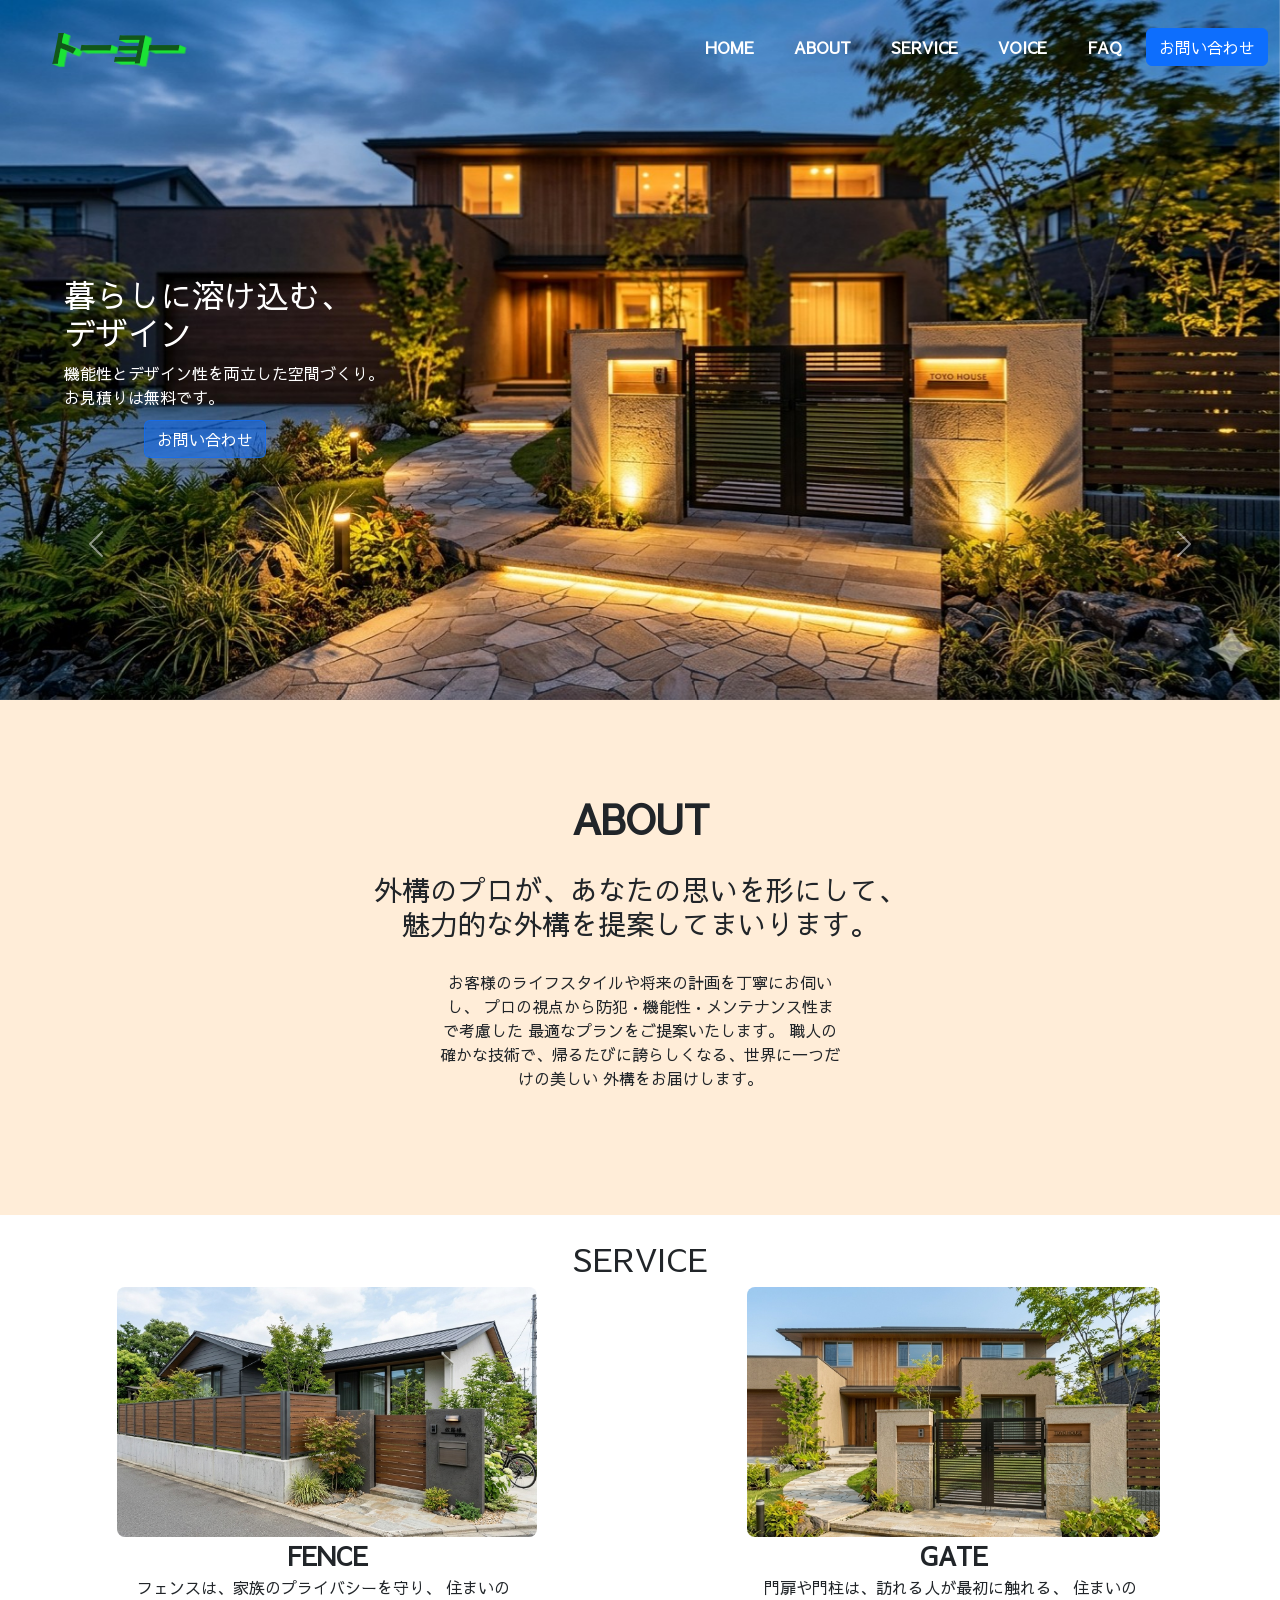
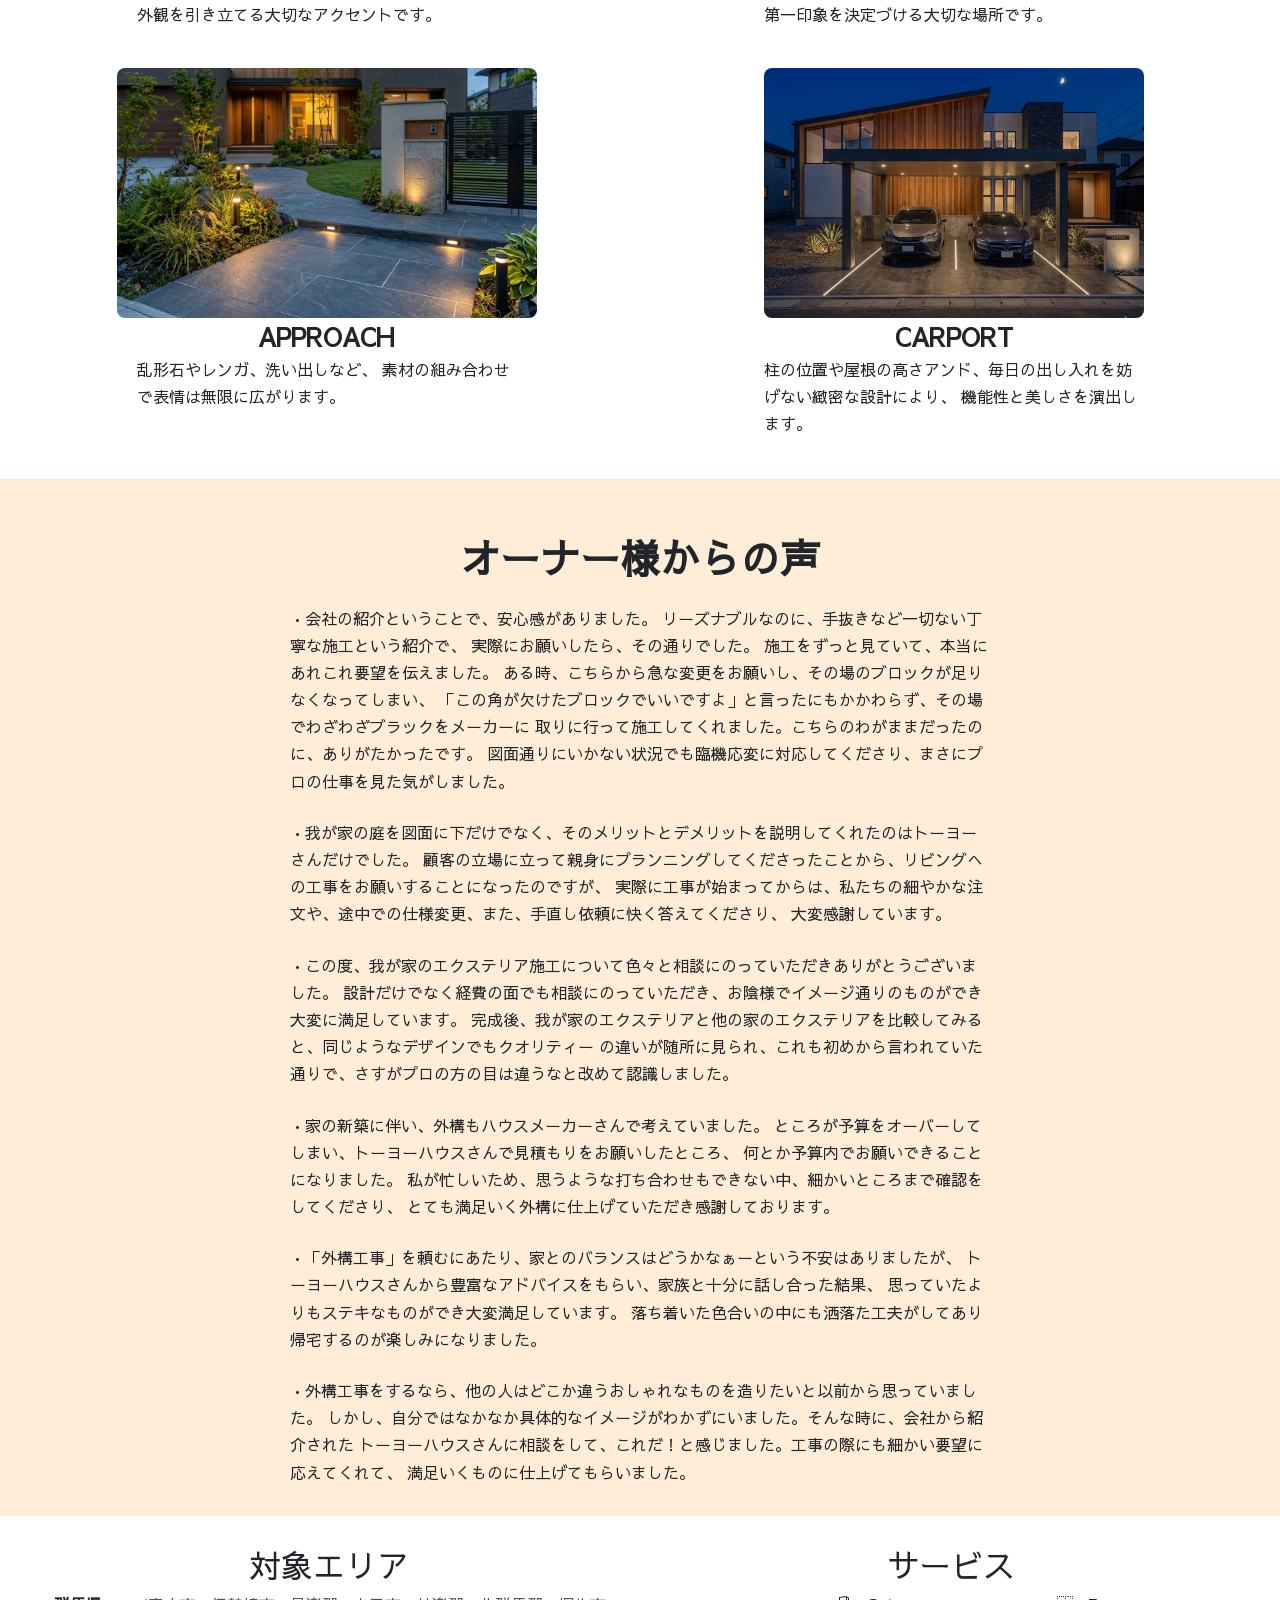
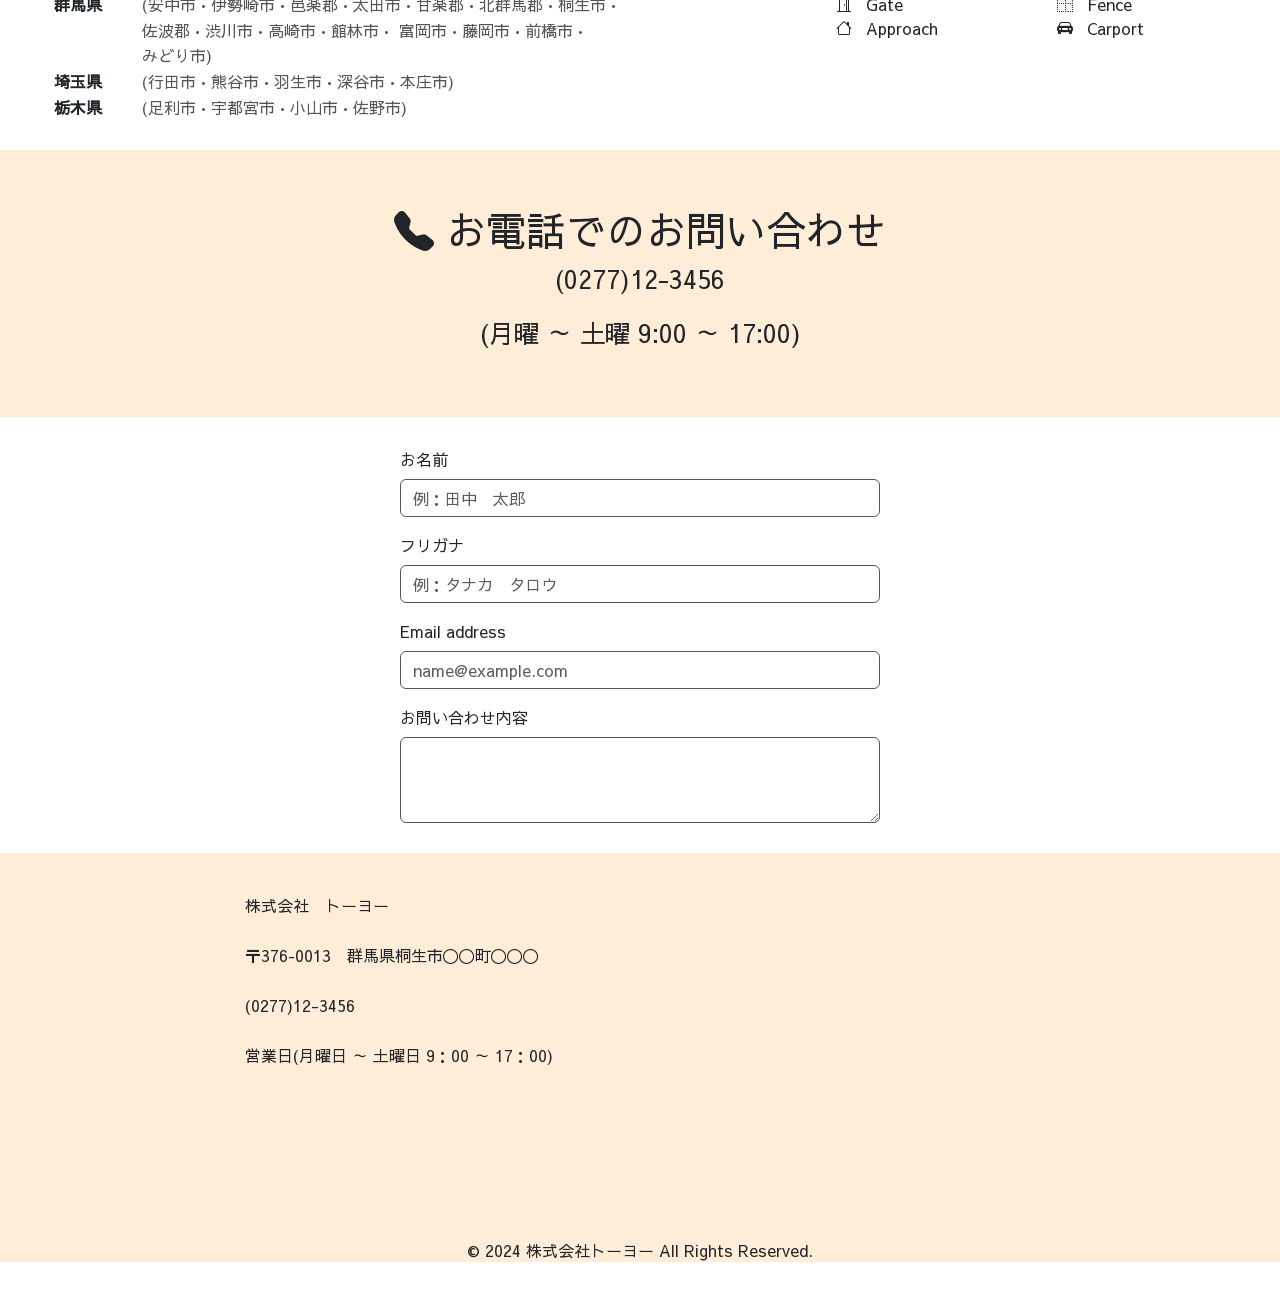
==== index.html @ 4f79c65f "Add files via upload" ====
<!DOCTYPE html>
<html lang="ja">

<head>
    <meta charset="UTF-8">
    <meta name="viewport" content="width=device-width, initial-scale=1.0">
    <title>【群馬県桐生市】の外構工事•エクステリア施工|株式会社トーヨー</title>
    <link rel="preconnect" href="https://fonts.googleapis.com">
    <link rel="preconnect" href="https://fonts.gstatic.com" crossorigin>
    <link href="https://fonts.googleapis.com/css2?family=Sawarabi+Gothic&display=swap" rel="stylesheet">
    <link href="https://cdn.jsdelivr.net/npm/bootstrap@5.3.3/dist/css/bootstrap.min.css" rel="stylesheet">
    <link rel="stylesheet" href="https://cdn.jsdelivr.net/npm/bootstrap-icons@1.13.1/font/bootstrap-icons.min.css">
    <link rel="stylesheet" href="app.css">
</head>

<body>
    <header class="header">
        <nav class="header__nav navbar navbar-expand-lg">
            <div class="header__container container-fluid">
                <a class="header__logo navbar-brand" href="index.html">
                    <img src="images/title.png" alt="トーヨー" class="header__logo-img">
                </a>
                <button class="header__toggle navbar-toggler" type="button" data-bs-toggle="collapse"
                    data-bs-target="#navbarNavAltMarkup" aria-controls="navbarNavAltMarkup" aria-expanded="false"
                    aria-label="Toggle navigation">
                    <span class="navbar-toggler-icon header__toggle-icon"></span>
                </button>
                <div class="header__menu navbar-collapse collapse" id="navbarNavAltMarkup">
                    <div class="header__links navbar-nav ms-auto flex-row">
                        <a href="index.html" class="header__nav-link nav-link">HOME</a>
                        <a class="header__nav-link nav-link" href="#about">ABOUT</a>
                        <a class="header__nav-link nav-link" href="#service">SERVICE</a>
                        <a class="header__nav-link nav-link" href="#voice">VOICE</a>
                        <a class="header__nav-link nav-link" href="#message">FAQ</a>
                    </div>
                </div>

                <a href="#contact" class="header__cta btn btn-primary ms-3">お問い合わせ</a>
            </div>
        </nav>
    </header>
    <main>
        <section class="hero">
            <div id="carouselExampleFade" class="hero__carousel carousel slide carousel-fade" data-bs-ride="carousel">
                <div class="carousel-inner">
                    <div class="carousel-item active">
                        <img src="images/exterior.jpg" class="hero__img d-block w-100" alt="exterior">
                    </div>
                    <div class="carousel-item">
                        <img src="images/deck.jpg" class="hero__img d-block w-100" alt="exterior">
                    </div>
                    <div class="carousel-item">
                        <img src="images/carport.jpg" class="hero__img d-block w-100" alt="carport">
                    </div>
                </div>
                <button class="carousel-control-prev hero__carousel-control-prev" type="button"
                    data-bs-target="#carouselExampleFade" data-bs-slide="prev">
                    <span class="carousel-control-prev-icon" aria-hidden="true"></span>
                    <span class="visually-hidden">Previous</span>
                </button>
                <button class="carousel-control-next hero__carousel-control-next" type="button"
                    data-bs-target="#carouselExampleFade" data-bs-slide="next">
                    <span class="carousel-control-next-icon" aria-hidden="true"></span>
                    <span class="visually-hidden">Next</span>
                </button>
            </div>
            <div class="hero__content">
                <h2 class="hero__title">暮らしに溶け込む、<br>
                    デザイン
                </h2>
                <p class="hero__sub">機能性とデザイン性を両立した空間づくり。<br>
                    お見積りは無料です。
                </p>
            </div>
            <a href="#contact" class="hero__cta btn btn-primary ms-3">お問い合わせ</a>
        </section>

        <section class="about" id="about">
            <div class="about__inner">
                <h2 class="about__title fade-in">ABOUT</h2>
                <h3 class="about__lead fade-in">
                    外構のプロが、あなたの思いを形にして、<br>
                    魅力的な外構を提案してまいります。
                </h3>
                <p class="about__text fade-in">
                    お客様のライフスタイルや将来の計画を丁寧にお伺いし、
                    プロの視点から防犯•機能性•メンテナンス性まで考慮した
                    最適なプランをご提案いたします。
                    職人の確かな技術で、帰るたびに誇らしくなる、世界に一つだけの美しい
                    外構をお届けします。
                </p>
            </div>
        </section>

        <section class="service" id="service">
            <div class="service__container text-center fade-in">
                <h2 class="service__name">SERVICE</h2>
                <div class="service__row row row-cols-1 row-cols-lg-2 g-4">
                    <div class="col">
                        <a href="works-fence.html" class="service__link">
                            <div class="service__item">
                                <img src="images/fence1.jpg" class="service__img" alt="木材を使用したお洒落なフェンス">
                                <div class="service__title">FENCE</div>
                                <p class="service__lead">
                                    フェンスは、家族のプライバシーを守り、
                                    住まいの外観を引き立てる大切なアクセントです。
                                </p>
                            </div>
                        </a>
                    </div>

                    <div class="col">
                        <a href="works-gate.html" class="service__link">
                            <div class="service__item">
                                <img src="images/gate1.jpg" class="service__img" alt="石張り門柱とアルミ横桟ゲートが調和したスタイリッシュな門まわり">
                                <div class="service__title">GATE</div>
                                <p class="service__lead">
                                    門扉や門柱は、訪れる人が最初に触れる、
                                    住まいの第一印象を決定づける大切な場所です。
                                </p>
                            </div>
                        </a>
                    </div>
                    <div class="col">
                        <a href="works-approach.html" class="service__link">
                            <div class="service__item">
                                <img src="images/walkway1.jpg" class="service__img" alt="間接照明と植栽が美しく映える石張りアプローチの夜景">
                                <div class="service__title">APPROACH</div>
                                <p class="service__lead">
                                    乱形石やレンガ、洗い出しなど、
                                    素材の組み合わせで表情は無限に広がります。
                                </p>
                            </div>
                        </a>
                    </div>

                    <div class="col">
                        <a href="works-carport.html" class="service__link">
                            <div class="service__item">
                                <img src="images/carport1.jpg" class="service__img" alt="直線的デザインと照明が映えるモダン住宅のカーポート夜景">
                                <div class="service__title">CARPORT</div>
                                <p class="service__lead">
                                    柱の位置や屋根の高さアンド、毎日の出し入れを妨げない緻密な設計により、
                                    機能性と美しさを演出します。
                                </p>
                            </div>
                        </a>
                    </div>
                </div>
            </div>
            </div>
        </section>

        <section class="voice" id="voice">
            <div class="voice__container container fade-in">
                <h2 class="voice__title text-center">オーナー様からの声</h2>

                <div class="voice__list row row-cols-1 g-4">
                    <div class="col">
                        <div class="voice__item">
                            <p class="voice__text">
                                •会社の紹介ということで、安心感がありました。
                                リーズナブルなのに、手抜きなど一切ない丁寧な施工という紹介で、
                                実際にお願いしたら、その通りでした。
                                施工をずっと見ていて、本当にあれこれ要望を伝えました。
                                ある時、こちらから急な変更をお願いし、その場のブロックが足りなくなってしまい、
                                「この角が欠けたブロックでいいですよ」と言ったにもかかわらず、その場でわざわざブラックをメーカーに
                                取りに行って施工してくれました。こちらのわがままだったのに、ありがたかったです。
                                図面通りにいかない状況でも臨機応変に対応してくださり、まさにプロの仕事を見た気がしました。
                            </p>
                        </div>
                    </div>

                    <div class="col">
                        <div class="voice__item">
                            <p class="voice__text">
                                •我が家の庭を図面に下だけでなく、そのメリットとデメリットを説明してくれたのはトーヨーさんだけでした。
                                顧客の立場に立って親身にプランニングしてくださったことから、リビングへの工事をお願いすることになったのですが、
                                実際に工事が始まってからは、私たちの細やかな注文や、途中での仕様変更、また、手直し依頼に快く答えてくださり、
                                大変感謝しています。
                            </p>
                        </div>
                    </div>

                    <div class="col">
                        <div class="voice__item">
                            <p class="voice__text">
                                •この度、我が家のエクステリア施工について色々と相談にのっていただきありがとうございました。
                                設計だけでなく経費の面でも相談にのっていただき、お陰様でイメージ通りのものができ大変に満足しています。
                                完成後、我が家のエクステリアと他の家のエクステリアを比較してみると、同じようなデザインでもクオリティー
                                の違いが随所に見られ、これも初めから言われていた通りで、さすがプロの方の目は違うなと改めて認識しました。
                            </p>
                        </div>
                    </div>

                    <div class="col">
                        <div class="voice__item">
                            <p class="voice__text">
                                •家の新築に伴い、外構もハウスメーカーさんで考えていました。
                                ところが予算をオーバーしてしまい、トーヨーハウスさんで見積もりをお願いしたところ、
                                何とか予算内でお願いできることになりました。
                                私が忙しいため、思うような打ち合わせもできない中、細かいところまで確認をしてくださり、
                                とても満足いく外構に仕上げていただき感謝しております。
                            </p>
                        </div>
                    </div>

                    <div class="col">
                        <div class="voice__item">
                            <p class="voice__text">
                                •「外構工事」を頼むにあたり、家とのバランスはどうかなぁーという不安はありましたが、
                                トーヨーハウスさんから豊富なアドバイスをもらい、家族と十分に話し合った結果、
                                思っていたよりもステキなものができ大変満足しています。
                                落ち着いた色合いの中にも洒落た工夫がしてあり帰宅するのが楽しみになりました。
                            </p>
                        </div>
                    </div>
                    <div class="col">
                        <div class="voice__item">
                            <p class="voice__text">
                                •外構工事をするなら、他の人はどこか違うおしゃれなものを造りたいと以前から思っていました。
                                しかし、自分ではなかなか具体的なイメージがわかずにいました。そんな時に、会社から紹介された
                                トーヨーハウスさんに相談をして、これだ！と感じました。工事の際にも細かい要望に応えてくれて、
                                満足いくものに仕上げてもらいました。
                            </p>
                        </div>
                    </div>
                </div>
            </div>
        </section>

        <section class="block">
            <div class="block__container text-center fade-in">
                <div class="row">
                    <div class="col-12 col-lg-6">
                        <h2 class="block__title text-center">対象エリア</h2>
                        <div class="prefecture-list">
                            <div class="block__prefecture">
                                <div class="block__prefecture-name">
                                    群馬県
                                </div>
                                <div class="block__prefecture-cities">
                                    (安中市•伊勢崎市•邑楽郡•太田市•甘楽郡•北群馬郡•桐生市•佐波郡•渋川市•高崎市•館林市•
                                    富岡市•藤岡市•前橋市•<span class="no-break">みどり市</span>)
                                </div>
                            </div>

                            <div class="block__prefecture">
                                <div class="block__prefecture-name">
                                    埼玉県
                                </div>
                                <div class="block__prefecture-cities">
                                    (行田市•熊谷市•羽生市•深谷市•本庄市)
                                </div>
                            </div>

                            <div class="block__prefecture">
                                <div class="block__prefecture-name">
                                    栃木県
                                </div>
                                <div class="block__prefecture-cities">
                                    (足利市•宇都宮市•小山市•佐野市)
                                </div>
                            </div>
                        </div>
                    </div>

                    <div class="col-12 col-lg-6">
                        <h2 class="block__title">サービス</h2>
                        <div class="block__row row row-cols-2 justify-content-start">
                            <div class="col">
                                <a class="service__link" href="works-gate.html">
                                    <i class="bi bi-door-open"></i> Gate
                                </a>
                            </div>

                            <div class="col">
                                <a class="service__link" href="works-fence.html">
                                    <i class="bi bi-border"></i> Fence
                                </a>
                            </div>

                            <div class="col">
                                <a class="service__link" href="works-approach.html">
                                    <i class="bi bi-house"></i> Approach
                                </a>
                            </div>
                            <div class="col">
                                <a class="service__link" href="works-carport.html">
                                    <i class="bi bi-car-front-fill"></i> Carport
                                </a>
                            </div>
                        </div>
                    </div>
                </div>
            </div>
        </section>

        <section class="contact" id="contact">
            <div class="contact__container text-center fade-in">
                <div class="contact__title">
                    <i class="bi bi-telephone-fill"></i>
                    お電話でのお問い合わせ
                </div>
                <div class="contact__box">
                    <p class="contact__tel">(0277)12-3456</p>
                    <p class="contact__time">(月曜 ～ 土曜 9:00 ～ 17:00)</p>
                </div>
            </div>
        </section>

        <section class="attention" id="message">
            <div class="attention__container fade-in">
                <div class="mb-3">
                    <label for="name" class="form-label">お名前</label>
                    <input type="text" class="form-control" id="name" placeholder="例：田中　太郎">
                </div>
                <div class="mb-3">
                    <label for="full" class="form-label">フリガナ</label>
                    <input type="text" class="form-control" id="full" placeholder="例：タナカ　タロウ">
                </div>
                <div class="mb-3">
                    <label for="address" class="form-label">Email address</label>
                    <input type="email" class="form-control" id="address" placeholder="name@example.com">
                </div>
                <div class="mb-3">
                    <label for="attention" class="form-label">お問い合わせ内容</label>
                    <textarea class="form-control" id="attention" rows="3"></textarea>
                </div>
            </div>
        </section>
    </main>

    <footer class="footer">
        <div class="footer__section fade-in">
            <div class="footer__info">
                <p class="footer__company">株式会社　トーヨー</p>
                <p class="footer__address">〒376‐0013　群馬県桐生市〇〇町〇〇〇</p>
                <p class="footer__phone">(0277)12-3456</p>
                <p class="footer__open">営業日(月曜日 ～ 土曜日 9：00 ～ 17：00) </p>
            </div>

            <div class="footer__map">
                <iframe
                    src="https://www.google.com/maps/embed?pb=!1m14!1m12!1m3!1d102832.09279519346!2d139.3760008701416!3d36.34859584450906!2m3!1f0!2f0!3f0!3m2!1i1024!2i768!4f13.1!5e0!3m2!1sja!2sjp!4v1776600150502!5m2!1sja!2sjp"
                    width="600" height="450" style="border:0;" allowfullscreen="" loading="lazy"
                    referrerpolicy="no-referrer-when-downgrade">
                </iframe>
            </div>
        </div>
        <p class="footer__copy">© 2024 株式会社トーヨー All Rights Reserved.</p>
    </footer>




    <script src="https://cdn.jsdelivr.net/npm/bootstrap@5.3.3/dist/js/bootstrap.bundle.min.js"></script>
    <script src="app.js"></script>


</body>

</html>
---- app.css ----
body {
    font-family: "Sawarabi Gothic", "Noto Sans JP", sans-serif;
}


.header {
    position: absolute;
    top: 0;
    left: 0;
    width: 100%;
    z-index: 9999;
    transition: all 1s ease;
}

.header.scrolled {
    position: fixed;
    background: rgba(0, 0, 0, 0.7);
    backdrop-filter: blur(6px);
}

.header__nav {
    background: transparent;
}

.header__links {
    display: flex;
    gap: 1.5rem;
}

.header__nav-link {
    color: #fff;
    font-weight: 800;
}

.header__nav-link.nav-link.active {
    color: #fff;
}

.header__nav-link:hover {
    color: #ffc107;
}

.header__nav-link.nav-link.active:hover {
    color: #ffc107;
}

.navbar-toggler-icon {
    background-image: url("data:image/svg+xml,%3csvg xmlns='http://www.w3.org/2000/svg' viewBox='0 0 30 30'%3e%3cpath stroke='rgba%28255,255,255,255%29' stroke-linecap='round' stroke-miterlimit='10' stroke-width='2' d='M4 7h22M4 15h22M4 23h22'/%3e%3c/svg%3e") !important;
}


/* .navbar-toggler-icon {
    filter: invert(1);
} */

.carousel-item img {
    height: 700px;
    object-fit: cover;
}


.service__img {
    width: 100%;
    height: 250px;
    object-fit: cover;
    border-radius: 8px;
}

.hero {
    position: relative;
}

.hero__carousel-control-prev,
.hero__carousel-control-next {
    top: auto;
    bottom: 140px;
    z-index: 30;
    background-image: none;

}

.hero__content {
    position: absolute;
    top: 50%;
    left: 5%;
    transform: translateY(-50%);
    color: #fff;
    z-index: 10;
    max-width: 400px;
    pointer-events: none;
}

.hero__cta {
    position: absolute;
    top: 60%;
    left: 10%;
    z-index: 20;
    background-color: rgba(13, 110, 253, 0.5);
    border-color: rgba(13, 110, 253, 0.6);
}


.about {
    background-color: #ffedd8;
    padding: 65px;
}

.fade-in {
    opacity: 0;
    transform: translateY(30px);
    transition: all 1s ease;
}

.fade-in.show {
    opacity: 1;
    transform: translateY(0);
}

.about__inner {

    text-align: center;
    padding: 30px;
}

.about__title {
    font-weight: bold;
    font-size: 40px;
}

.about__lead {
    margin: 30px auto;
}

.about__text {
    text-align: center;
    max-width: 400px;
    margin: 30px auto;
}

#service {
    scroll-margin-top: 100px;
}

.service {
    margin: 25px;
}

.service__nam {
    font-size: 35px;
    font-weight: bold;
}

.service__title {
    font-size: 25px;
    font-weight: bold;
}

.service__item {
    max-width: 420px;
    margin-left: auto;
    margin-right: auto;
    text-align: center;
    display: flex;
    flex-direction: column;
    align-items: center;
}

.service__lead {
    max-width: 380px;
    text-align: left;
    line-height: 1.7;
}

#voice {
    scroll-margin-top: 90px;
}

.voice {
    background-color: #ffedd8;
    padding: 30px 0 30px
}

.voice__title {
    font-weight: bold;
    font-size: 40px;
    margin-top: 0;
    padding: 25px 0 15px;
}

.voice__text {
    max-width: 700px;
    margin: 0 auto;
    line-height: 1.7;
    text-align: left;
}

.block {
    padding: 30px;
}

.block__prefecture {
    display: flex;
    gap: 16px;
    align-items: flex-start;
}

.block__prefecture-name {
    width: 96px;
    font-weight: 700;
    flex-shrink: 0;
    display: flex;
    align-items: center;
    justify-content: center;
    text-align: center;
}

.block__prefecture-cities {
    flex: 1;
    color: #555;
    line-height: 1.6;
    word-break: keep-all;
    overflow-wrap: break-word;
    text-align: left;
}

.block__area {
    text-align: left;

}

.block__row {
    padding-left: 180px;
}

.service__link {
    display: flex;
    align-items: center;
    text-decoration: none;
    gap: 10px;
    color: inherit;
}

.service__link i {
    width: 24px;
    min-width: 24px;
    display: flex;
    justify-content: center;
}

.contact {
    background-color: #ffedd8;
    padding: 50px;
}

.contact__title {
    font-size: 40px;
    font-weight: 25;
}

.contact__box {
    font-size: 25px;
    text-align: center;
}

.attention {
    margin: 30px;
}

.attention__container {
    max-width: 480px;
    margin: auto;
    width: 100%;
}

.form-control {
    border: 1.5px solid#555;
}

.footer {
    background-color: #ffedd8;
    margin: 30px 0;
}

.footer__section {
    display: flex;
    justify-content: center;
    align-items: flex-start;
    gap: 32px;
    max-width: 1200px;
    margin: 0 auto;
    padding: 40px 20px;
}

.footer__info {
    padding: 0 100px 0;
    display: flex;
    text-align: left;
    flex-direction: column;
    gap: 10px;
}

.footer__map iframe {
    width: 450px;
    height: 300px;
    border: 0;
}

.footer__copy {
    display: flex;
    justify-content: center;
}




/* works.html */

.mypage {
    margin-top: 120px;
    text-align: left !;
}

.mypage__main {
    padding-right: 40px;
}

.mypage__main-title {
    font-size: 30px;
    font-weight: 700;
    margin-bottom: 25px;
}

.mypage__item {
    max-width: 600px;
    margin: 0 auto 40px; 
    border-bottom: 3px solid rgba(0, 0, 0, 0.15);
    padding-bottom: 40px;
    text-align: left !important;
}

.mypage__img {
    width: 100%;
    max-width: 800px;
    display: block;
    margin: 0 auto;
}

.mypage__lead {
    font-size: 24px;
    font-weight: 600;
    line-height: 1.4;
    margin-top: 30px;
    margin-bottom: 40px;
    padding-left: 20px;
   
}

.mypage__text {
    max-width: 600px;
    margin: 0 auto 16px;
    line-height: 1.8;
    text-align: left;
}

.mypage__sidebar {
    text-align: center;
}

.mypage__sidebar-title {
    font-size: 30px;
    font-weight: bold;
    margin-bottom: 30px;
}

.mypage__sidebar-post {
    margin-bottom: 40px;
    display: block;
    text-decoration: none;
    color: inherit;
}

.mypage__sidebar-label {
    font-weight: bold;
    margin-bottom: 10px;
}

.mypage__sidebar-post img {
    width: 100%;
    height: 180px;
    object-fit: cover;
    border-radius: 8px;
}


/* works-gate */



/* =========================
   スマホ対応（768px以下）
========================= */
@media (max-width: 768px) {

    /* ヘッダー */
    .header__links {
        flex-direction: column;
        gap: 0.5rem;
    }

    .header__cta {
        display: none;
    }

    /* ヒーロー */
    .carousel-item img {
        height: 400px;
    }

    .hero__content {
        left: 5%;
        right: 5%;
        max-width: 100%;
        font-size: 14px;
    }

    .hero__title {
        font-size: 24px;
    }

    .hero__cta {
        top: 70%;
        left: 5%;
    }

    /* ABOUT */
    .about {
        padding: 30px 15px;
    }

    .about__lead {
        font-size: 20px;
    }

    .about__title {
        font-size: 28px;
    }

    .about__text {
        max-width: 100%;
    }

    /* SERVICE */
    .service {
        margin: 10px;
    }

    .service__img {
        height: 200px;
    }

    /* BLOCK（ここ重要） */
    .block__row {
        padding-left: 0;
        /* ←ズレの原因を消す */
        justify-content: center;
    }

    /* フッター */
    .footer__section {
        flex-direction: column;
        align-items: center;
    }

    .footer__info {
        padding: 0;
        text-align: center;
    }

    .footer__map iframe {
        width: 100%;
        height: 250px;
    }

    /* フォーム */
    .attention {
        margin: 20px;
    }
}
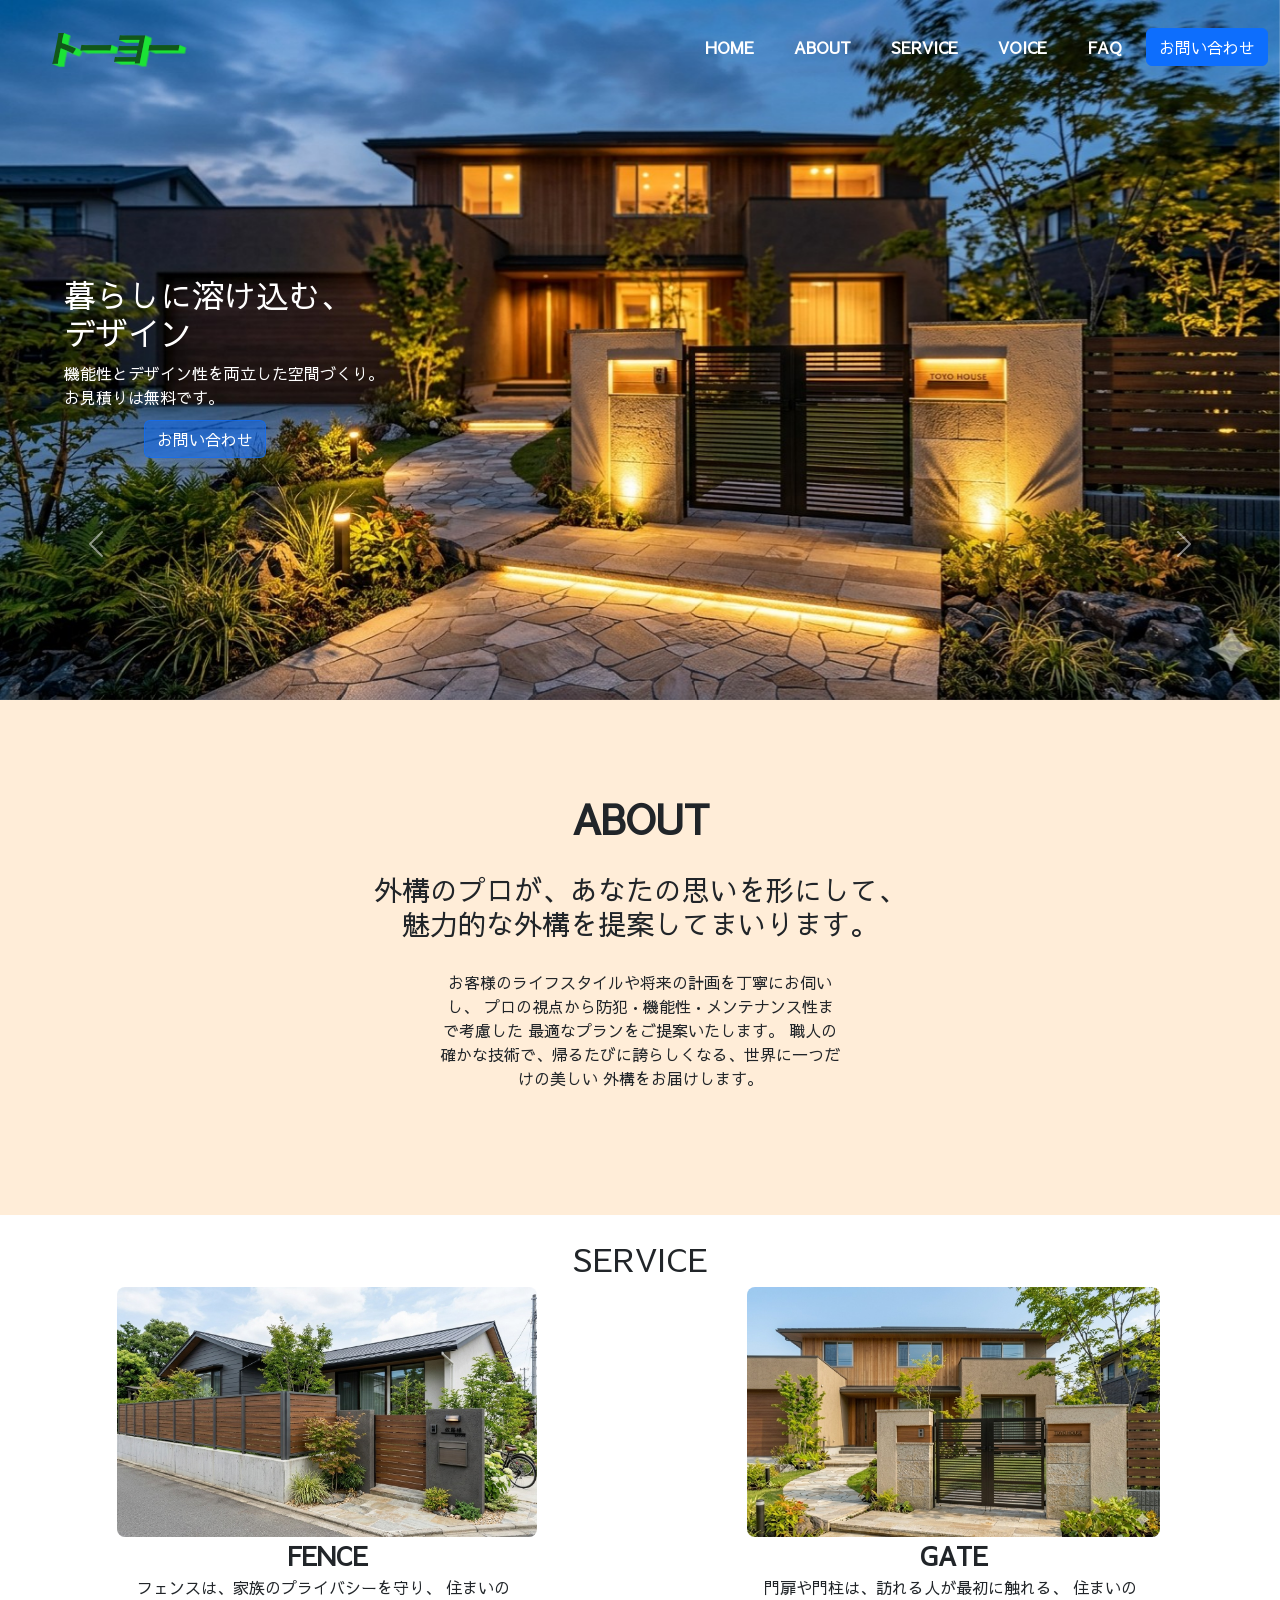
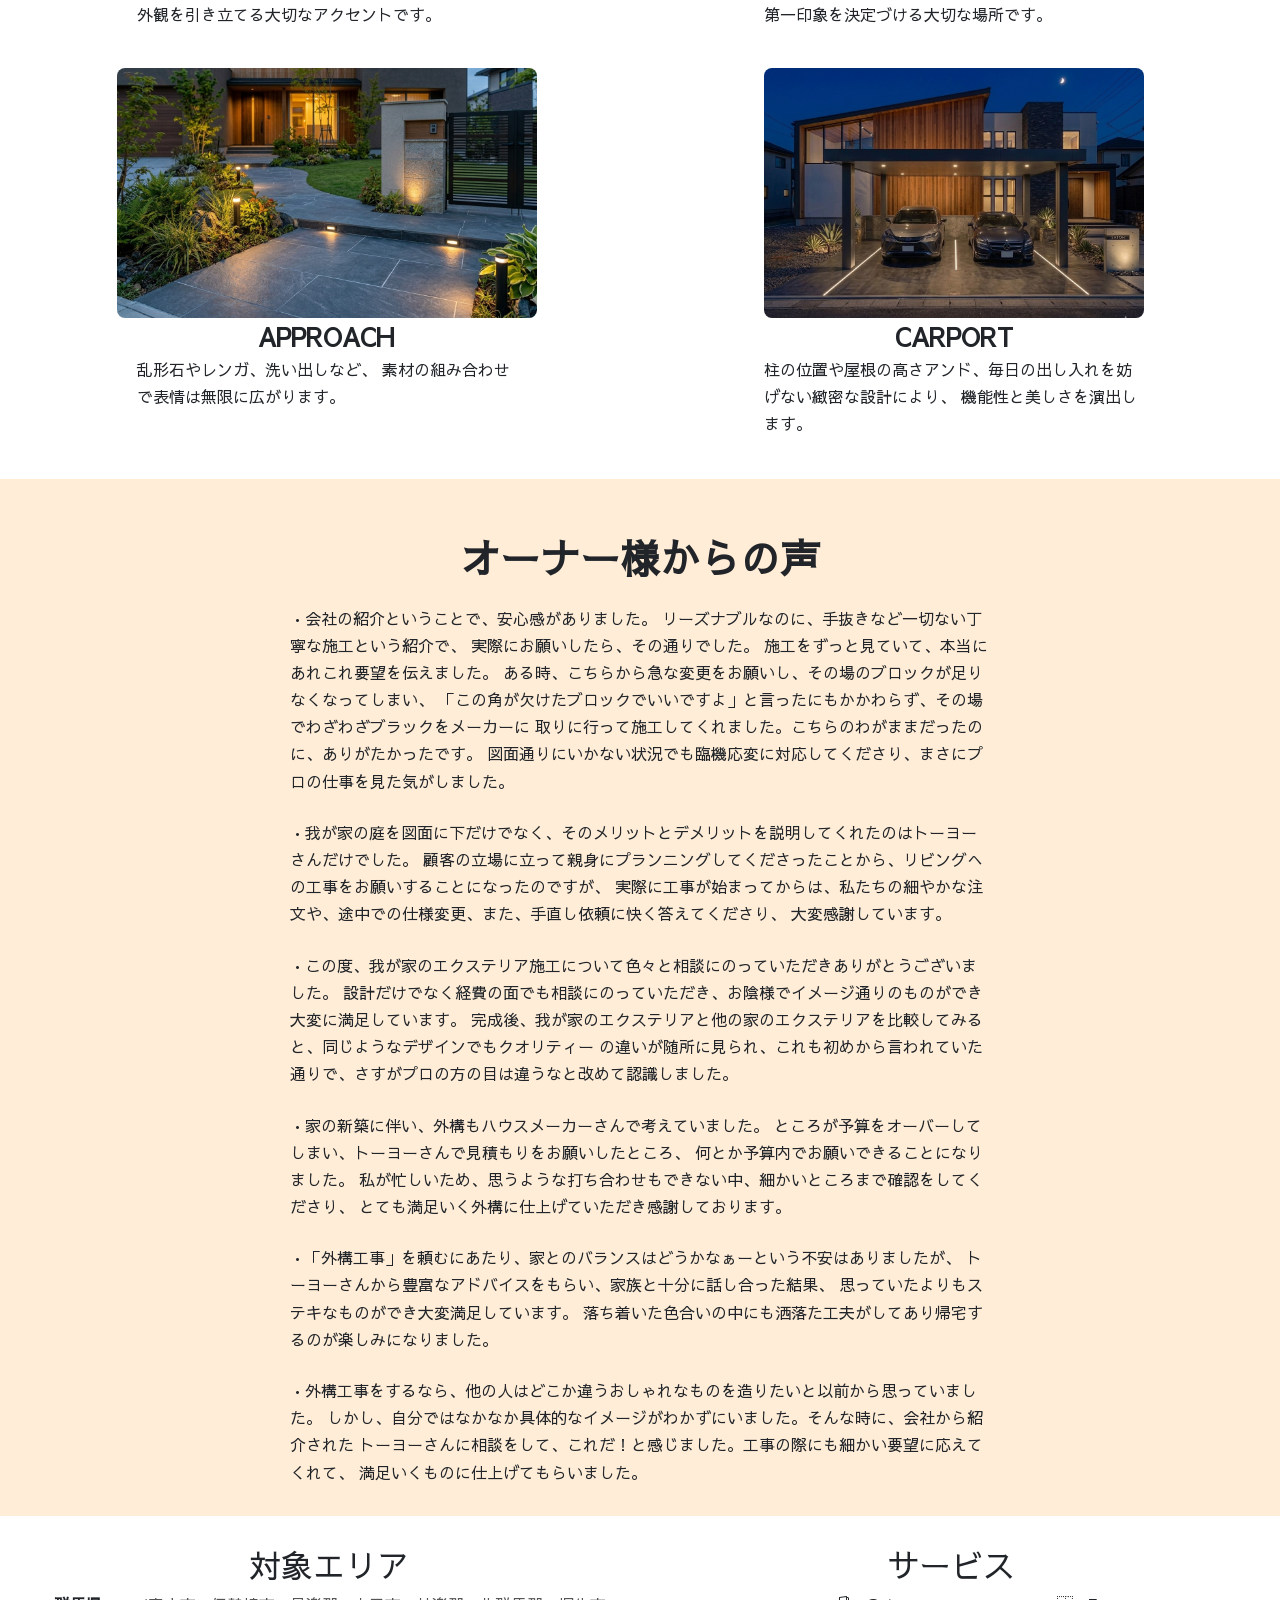
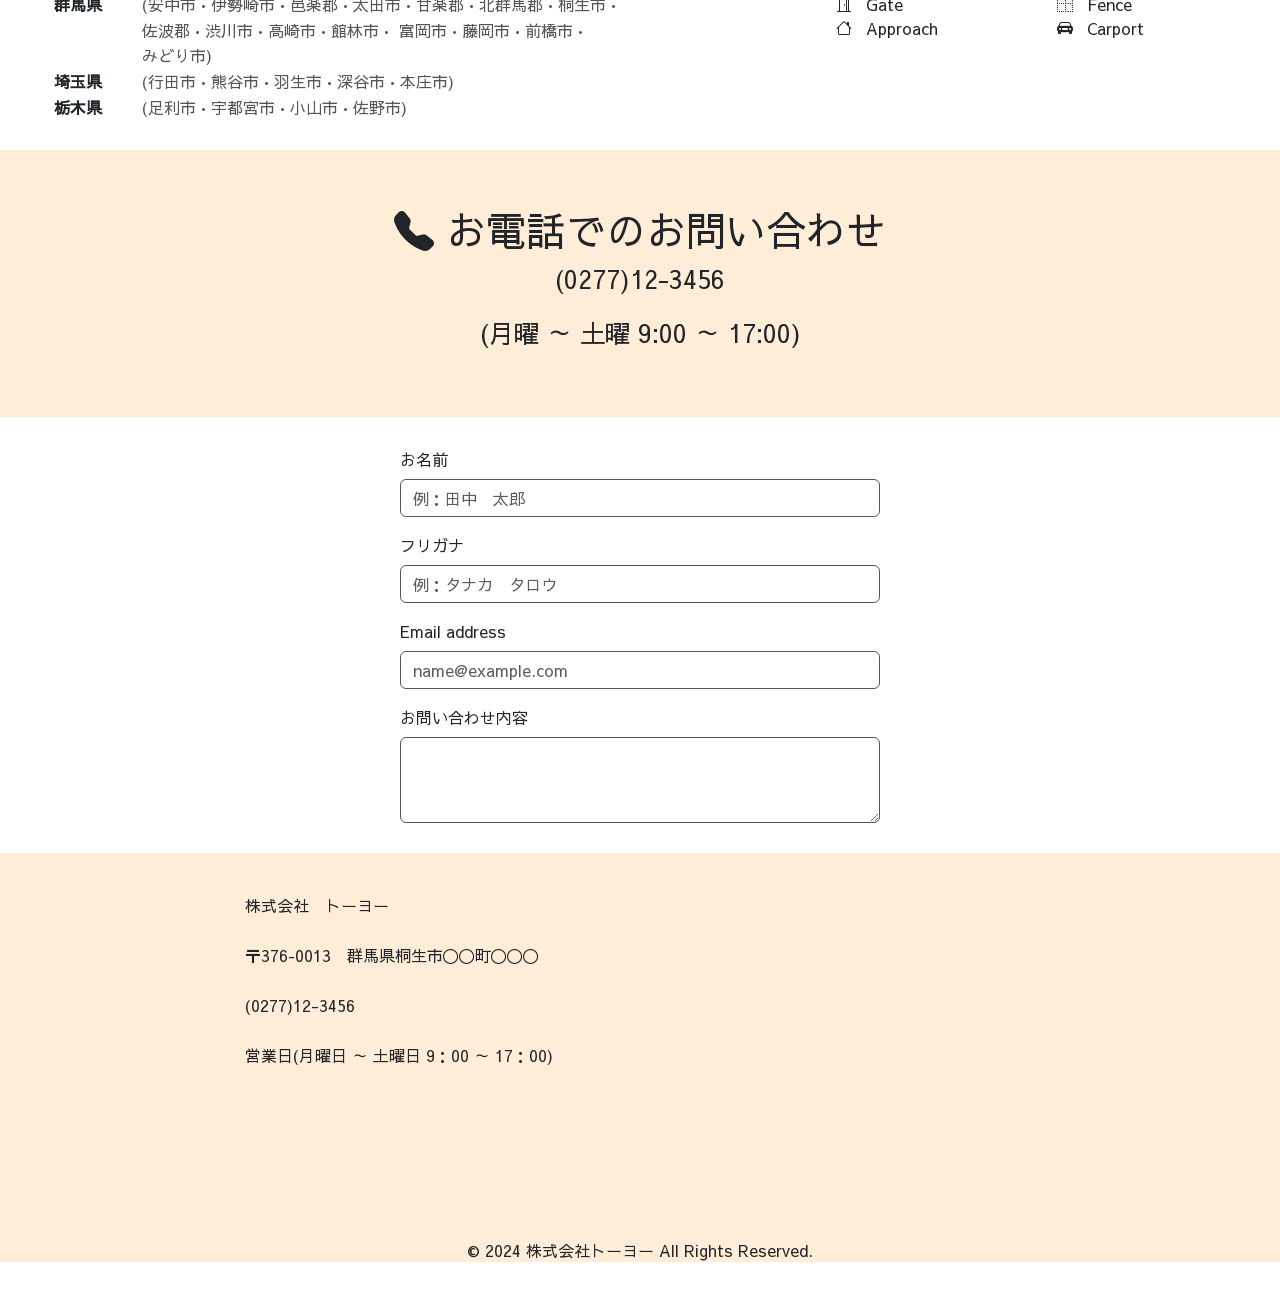
==== commit 7f66083c: "Update index.html" ====
--- a/index.html
+++ b/index.html
@@ -5,6 +5,10 @@
     <meta charset="UTF-8">
     <meta name="viewport" content="width=device-width, initial-scale=1.0">
     <title>【群馬県桐生市】の外構工事•エクステリア施工|株式会社トーヨー</title>
+      <meta name="description"
+        content="群馬県桐生市を中心に、フェンス・門柱・アプローチ・カーポートなど外構工事・エクステリア施工を行う株式会社トーヨー。デザイン性と機能性を両立した高品質な外構をご提案します。">
+    <link rel="canonical" href="https://nkz-web-svg.github.io/exterior-site/">
+    <link rel="icon" href="images/favicon.png">
     <link rel="preconnect" href="https://fonts.googleapis.com">
     <link rel="preconnect" href="https://fonts.gstatic.com" crossorigin>
     <link href="https://fonts.googleapis.com/css2?family=Sawarabi+Gothic&display=swap" rel="stylesheet">
@@ -197,7 +201,7 @@
                         <div class="voice__item">
                             <p class="voice__text">
                                 •家の新築に伴い、外構もハウスメーカーさんで考えていました。
-                                ところが予算をオーバーしてしまい、トーヨーハウスさんで見積もりをお願いしたところ、
+                                ところが予算をオーバーしてしまい、トーヨーさんで見積もりをお願いしたところ、
                                 何とか予算内でお願いできることになりました。
                                 私が忙しいため、思うような打ち合わせもできない中、細かいところまで確認をしてくださり、
                                 とても満足いく外構に仕上げていただき感謝しております。
@@ -209,7 +213,7 @@
                         <div class="voice__item">
                             <p class="voice__text">
                                 •「外構工事」を頼むにあたり、家とのバランスはどうかなぁーという不安はありましたが、
-                                トーヨーハウスさんから豊富なアドバイスをもらい、家族と十分に話し合った結果、
+                                トーヨーさんから豊富なアドバイスをもらい、家族と十分に話し合った結果、
                                 思っていたよりもステキなものができ大変満足しています。
                                 落ち着いた色合いの中にも洒落た工夫がしてあり帰宅するのが楽しみになりました。
                             </p>
@@ -220,7 +224,7 @@
                             <p class="voice__text">
                                 •外構工事をするなら、他の人はどこか違うおしゃれなものを造りたいと以前から思っていました。
                                 しかし、自分ではなかなか具体的なイメージがわかずにいました。そんな時に、会社から紹介された
-                                トーヨーハウスさんに相談をして、これだ！と感じました。工事の際にも細かい要望に応えてくれて、
+                                トーヨーさんに相談をして、これだ！と感じました。工事の際にも細かい要望に応えてくれて、
                                 満足いくものに仕上げてもらいました。
                             </p>
                         </div>
@@ -360,4 +364,4 @@
 
 </body>
 
-</html>+</html>
--- a/app.css
+++ b/app.css
@@ -465,6 +465,24 @@
         justify-content: center;
     }
 
+    .block__prefecture {
+        width: 100%;
+        margin-bottom: 1.2rem;
+    }
+
+    .block__prefecture-name {
+        font-size: 20px;
+        font-weight: bold;
+        margin-bottom: 0.3rem;
+    }
+
+    .block__prefecture-cities {
+        white-space: normal;
+        word-break: break-word;
+        line-height: 1.6;
+        font-size: 14px;
+    }
+
     /* フッター */
     .footer__section {
         flex-direction: column;
@@ -485,4 +503,4 @@
     .attention {
         margin: 20px;
     }
-}+}
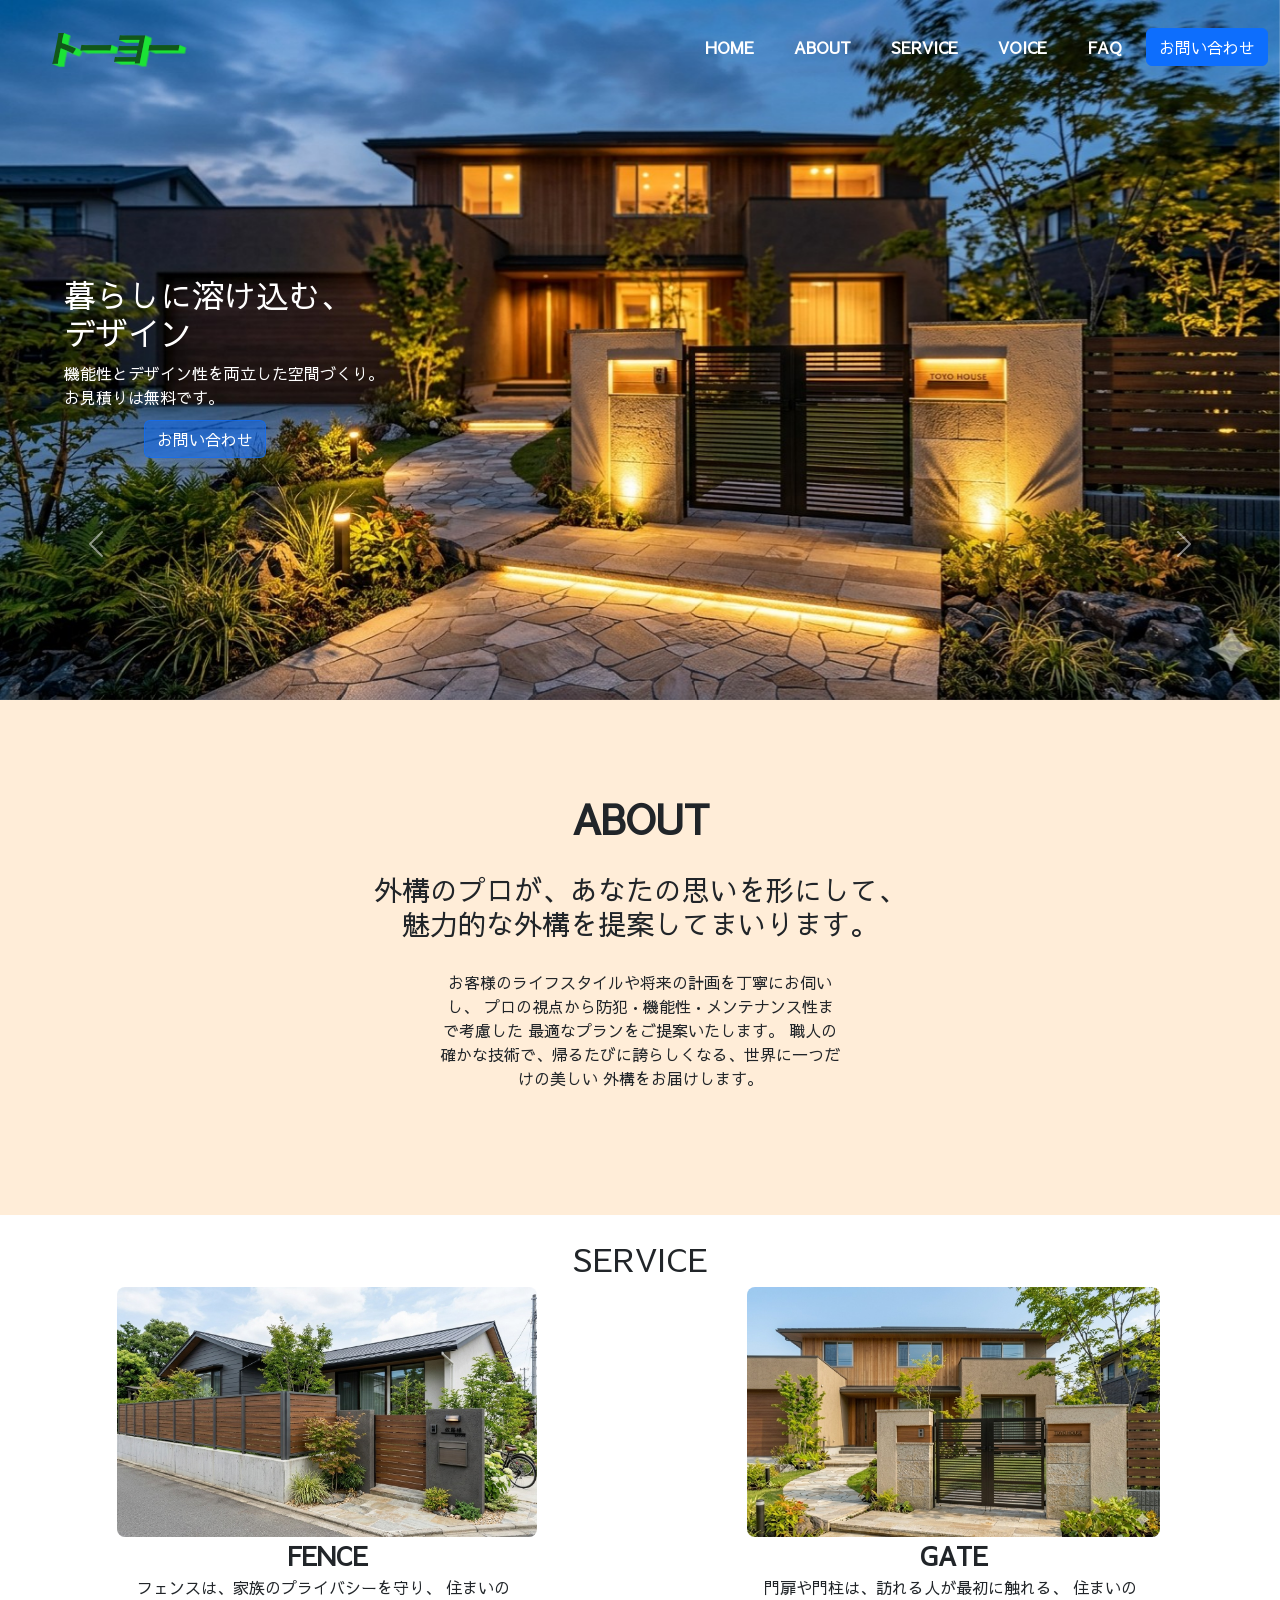
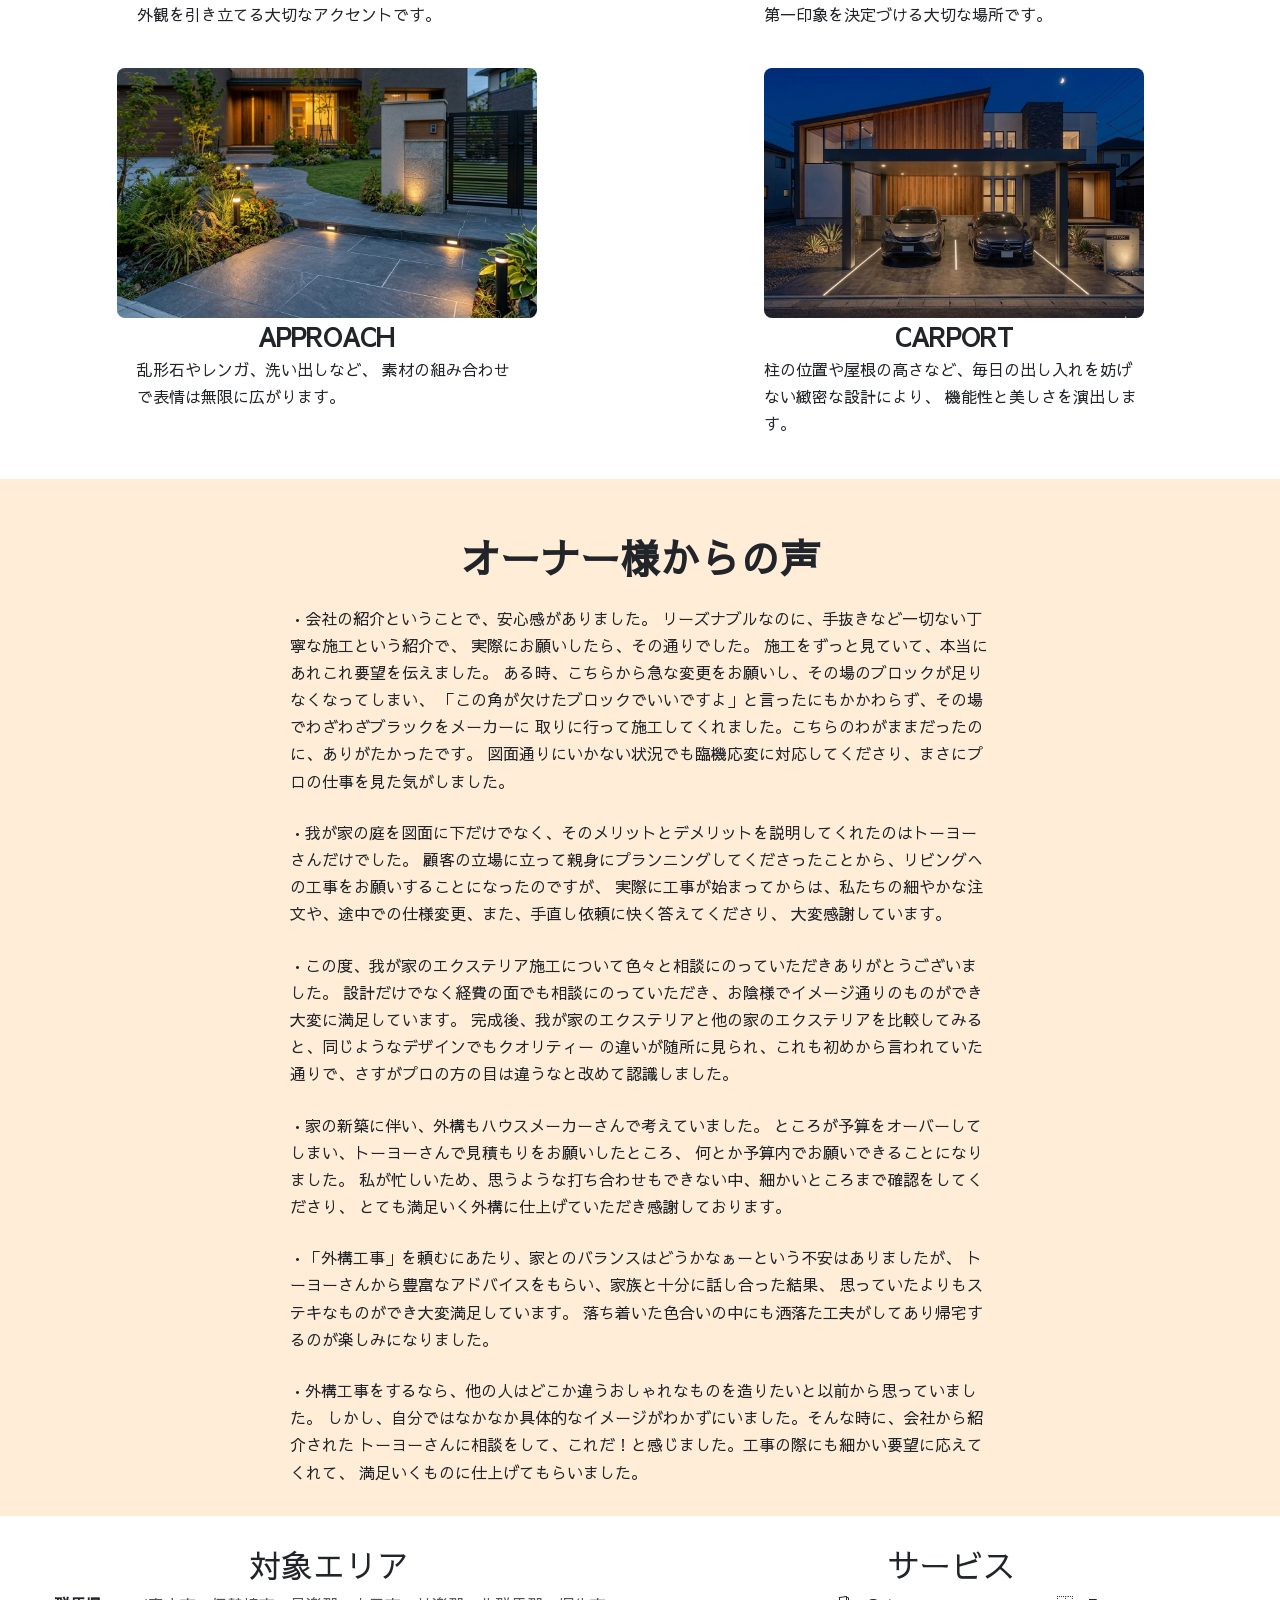
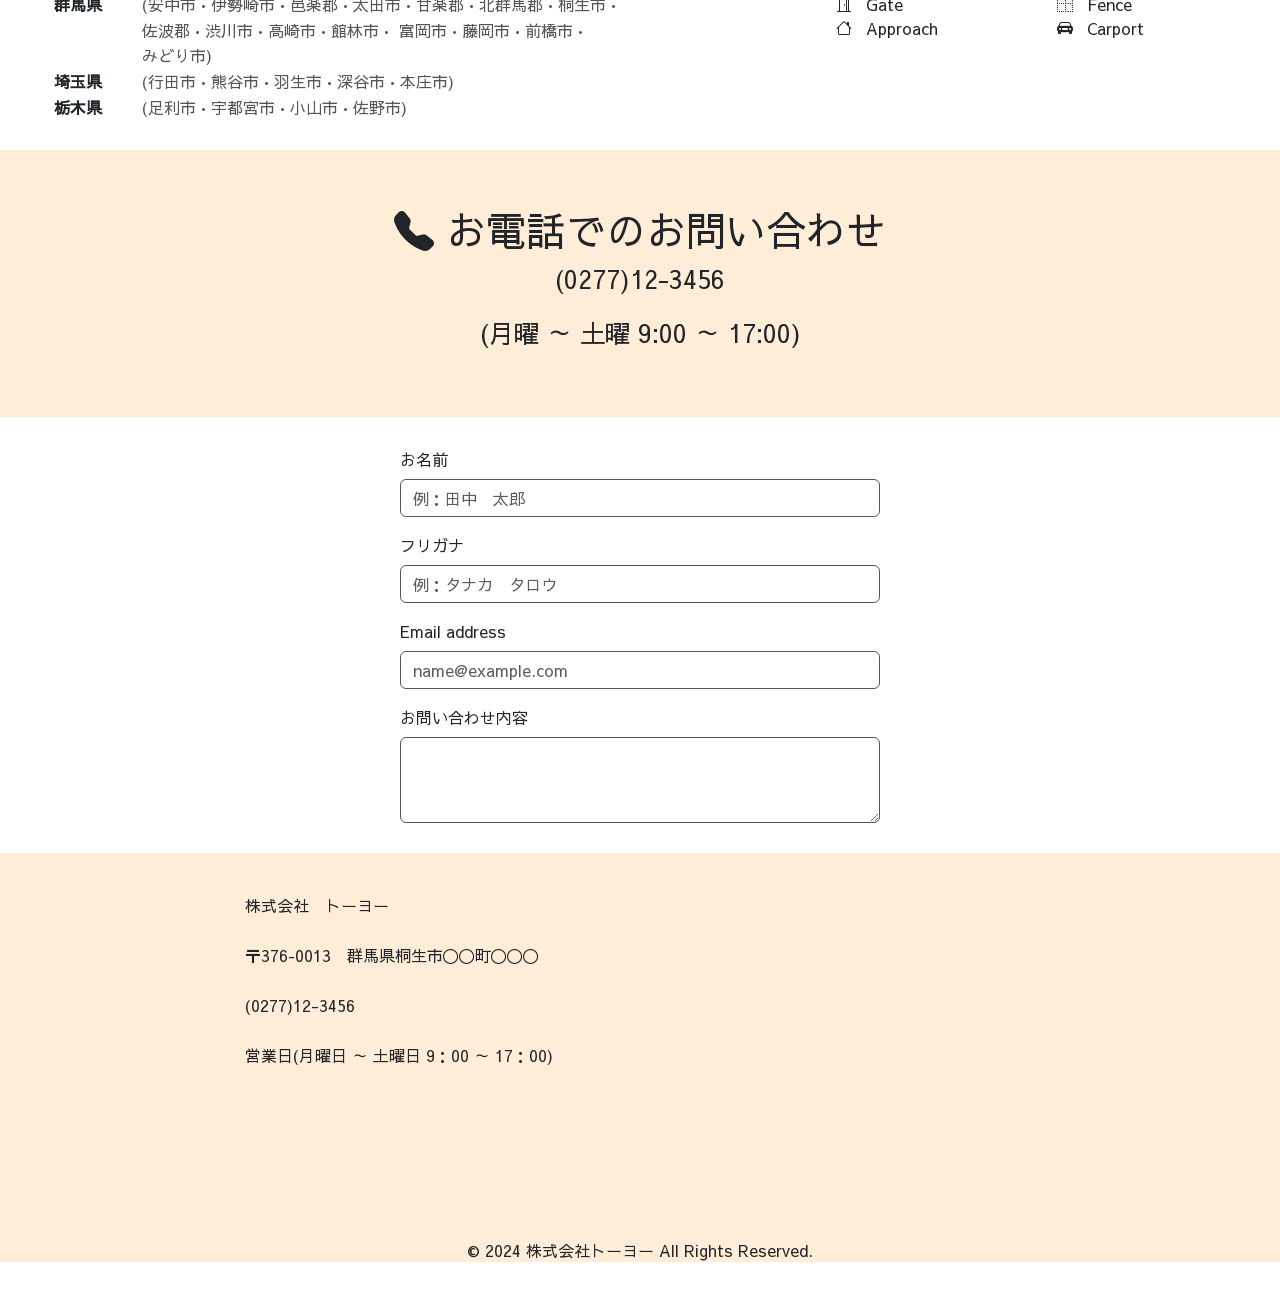
==== commit ec69be15: "Update index.html" ====
--- a/index.html
+++ b/index.html
@@ -8,7 +8,7 @@
       <meta name="description"
         content="群馬県桐生市を中心に、フェンス・門柱・アプローチ・カーポートなど外構工事・エクステリア施工を行う株式会社トーヨー。デザイン性と機能性を両立した高品質な外構をご提案します。">
     <link rel="canonical" href="https://nkz-web-svg.github.io/exterior-site/">
-    <link rel="icon" href="images/favicon.png">
+    <link rel="icon" href="./images/favicon.png">
     <link rel="preconnect" href="https://fonts.googleapis.com">
     <link rel="preconnect" href="https://fonts.gstatic.com" crossorigin>
     <link href="https://fonts.googleapis.com/css2?family=Sawarabi+Gothic&display=swap" rel="stylesheet">
@@ -32,10 +32,10 @@
                 <div class="header__menu navbar-collapse collapse" id="navbarNavAltMarkup">
                     <div class="header__links navbar-nav ms-auto flex-row">
                         <a href="index.html" class="header__nav-link nav-link">HOME</a>
-                        <a class="header__nav-link nav-link" href="#about">ABOUT</a>
-                        <a class="header__nav-link nav-link" href="#service">SERVICE</a>
-                        <a class="header__nav-link nav-link" href="#voice">VOICE</a>
-                        <a class="header__nav-link nav-link" href="#message">FAQ</a>
+                        <a class="header__nav-link nav-link" href="index.html#about">ABOUT</a>
+                        <a class="header__nav-link nav-link" href="index.html#service">SERVICE</a>
+                        <a class="header__nav-link nav-link" href="index.html#voice">VOICE</a>
+                        <a class="header__nav-link nav-link" href="index.html#message">FAQ</a>
                     </div>
                 </div>
 
@@ -144,7 +144,7 @@
                                 <img src="images/carport1.jpg" class="service__img" alt="直線的デザインと照明が映えるモダン住宅のカーポート夜景">
                                 <div class="service__title">CARPORT</div>
                                 <p class="service__lead">
-                                    柱の位置や屋根の高さアンド、毎日の出し入れを妨げない緻密な設計により、
+                                    柱の位置や屋根の高さなど、毎日の出し入れを妨げない緻密な設計により、
                                     機能性と美しさを演出します。
                                 </p>
                             </div>
--- a/app.css
+++ b/app.css
@@ -225,7 +225,6 @@
 
 .block__area {
     text-align: left;
-
 }
 
 .block__row {
@@ -317,7 +316,7 @@
 
 .mypage {
     margin-top: 120px;
-    text-align: left !;
+    text-align: left !important;
 }
 
 .mypage__main {
@@ -432,13 +431,39 @@
         left: 5%;
     }
 
+    .mypage__item {
+        max-width: 95%;
+        margin: 0 auto 40px;
+        padding-bottom: 40px;
+    }
+
+    .mypage__main {
+        padding-right: 0;
+        padding-left: 0;
+    }    
+
+    .mypage__main-title {
+        max-width: 85%;
+        margin: 0 auto;
+        line-height: 1.3;
+        word-break: keep-all;
+    }
+
+    .mypage__lead {
+        max-width: 90%;
+        margin: 0 auto;
+        line-height: 1.5;
+        text-align: left !important;
+    }
+
     /* ABOUT */
     .about {
         padding: 30px 15px;
     }
 
     .about__lead {
-        font-size: 20px;
+         font-size: 15px;
+        font-weight: bold;
     }
 
     .about__title {
@@ -458,7 +483,6 @@
         height: 200px;
     }
 
-    /* BLOCK（ここ重要） */
     .block__row {
         padding-left: 0;
         /* ←ズレの原因を消す */
@@ -482,6 +506,19 @@
         line-height: 1.6;
         font-size: 14px;
     }
+    
+    .contact__title {
+        font-size: 22px;
+        font-weight: bold;
+    }
+
+     .contact__time {
+        font-size: 18px;
+    }
+    
+     .contact__time {
+        font-size: 18px;
+    }
 
     /* フッター */
     .footer__section {
